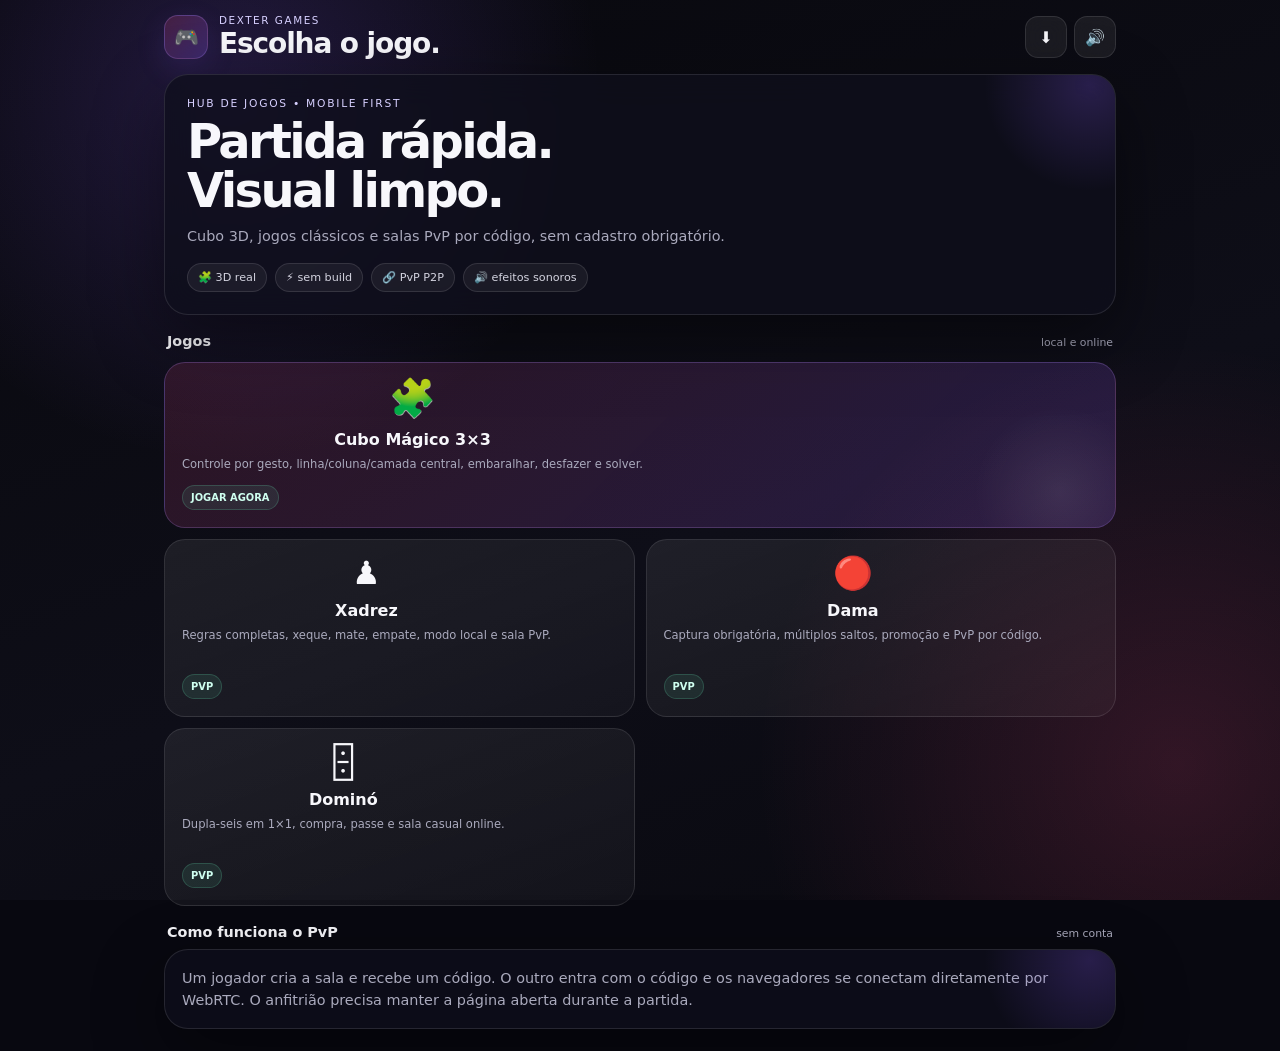
==== index.html @ 93202ffe "Cria hub principal Dexter Games" ====
<!doctype html><html lang="pt-BR"><head><meta charset="utf-8"><meta name="viewport" content="width=device-width,initial-scale=1,viewport-fit=cover"><meta name="theme-color" content="#080810"><meta name="description" content="Dexter Games — cubo mágico, xadrez, dama e dominó em uma experiência mobile-first."><link rel="manifest" href="/manifest.webmanifest"><link rel="stylesheet" href="/assets/base.css"><title>Dexter Games</title></head><body><main class="shell"><header class="topbar"><div class="brand"><div class="brand-mark">🎮</div><div><small>dexter games</small><h1>Escolha o jogo.</h1></div></div><div class="top-actions"><button class="icon-btn" id="installBtn" hidden aria-label="Instalar app">⬇️</button><button class="icon-btn" id="soundBtn" aria-label="Som">🔊</button></div></header><section class="panel hero"><div class="eyebrow">hub de jogos • mobile first</div><h2>Partida rápida.<br>Visual limpo.</h2><p>Cubo 3D, jogos clássicos e salas PvP por código, sem cadastro obrigatório.</p><div class="stats"><span class="pill">🧩 3D real</span><span class="pill">⚡ sem build</span><span class="pill">🔗 PvP P2P</span><span class="pill">🔊 efeitos sonoros</span></div></section><div class="section-title"><strong>Jogos</strong><span>local e online</span></div><section class="games"><button class="game-card featured" data-href="/cube.html"><div><div class="icon">🧩</div><strong>Cubo Mágico 3×3</strong><small>Controle por gesto, linha/coluna/camada central, embaralhar, desfazer e solver.</small></div><span class="tag">JOGAR AGORA</span></button><button class="game-card" data-href="/chess.html"><div><div class="icon">♟️</div><strong>Xadrez</strong><small>Regras completas, xeque, mate, empate, modo local e sala PvP.</small></div><span class="tag">PVP</span></button><button class="game-card" data-href="/checkers.html"><div><div class="icon">🔴</div><strong>Dama</strong><small>Captura obrigatória, múltiplos saltos, promoção e PvP por código.</small></div><span class="tag">PVP</span></button><button class="game-card" data-href="/domino.html"><div><div class="icon">🁫</div><strong>Dominó</strong><small>Dupla-seis em 1×1, compra, passe e sala casual online.</small></div><span class="tag">PVP</span></button></section><div class="section-title"><strong>Como funciona o PvP</strong><span>sem conta</span></div><section class="panel hero" style="padding:17px"><p style="margin:0">Um jogador cria a sala e recebe um código. O outro entra com o código e os navegadores se conectam diretamente por WebRTC. O anfitrião precisa manter a página aberta durante a partida.</p></section></main><script type="module">import{wireSoundButton,sfx}from'/js/audio.js';wireSoundButton(document.getElementById('soundBtn'));document.querySelectorAll('[data-href]').forEach(b=>b.addEventListener('click',()=>{sfx.tap();setTimeout(()=>location.href=b.dataset.href,45)}));let deferred;const install=document.getElementById('installBtn');window.addEventListener('beforeinstallprompt',e=>{e.preventDefault();deferred=e;install.hidden=false});install.addEventListener('click',async()=>{if(!deferred)return;deferred.prompt();await deferred.userChoice;deferred=null;install.hidden=true});if('serviceWorker'in navigator)navigator.serviceWorker.register('/sw.js').catch(()=>{});</script></body></html>
---- assets/base.css ----
:root{--bg:#080810;--bg2:#0d0d18;--panel:rgba(15,15,27,.78);--panel2:rgba(255,255,255,.055);--line:rgba(255,255,255,.105);--text:#f7f7fb;--muted:#aaaabd;--purple:#8a5cff;--pink:#ff4f8b;--green:#66e3b4;--yellow:#ffd166;--danger:#ff7488;--shadow:0 24px 70px rgba(0,0,0,.45)}
*{box-sizing:border-box}html{background:var(--bg);color-scheme:dark}body{margin:0;min-height:100vh;min-height:100dvh;color:var(--text);font-family:Inter,system-ui,-apple-system,"Segoe UI",sans-serif;background:radial-gradient(circle at 18% 10%,rgba(138,92,255,.20),transparent 28%),radial-gradient(circle at 92% 85%,rgba(255,79,139,.16),transparent 30%),linear-gradient(160deg,#08080d,#0e0e18 58%,#09090f);background-attachment:fixed}button,input{font:inherit}button{border:0;color:inherit;cursor:pointer;-webkit-tap-highlight-color:transparent;touch-action:manipulation}.shell{width:min(100%,980px);margin:auto;padding:max(14px,env(safe-area-inset-top)) 14px max(22px,env(safe-area-inset-bottom))}.topbar{display:flex;align-items:center;gap:10px;margin-bottom:14px}.brand{display:flex;align-items:center;gap:11px;min-width:0;flex:1}.brand-mark{width:44px;height:44px;border-radius:14px;display:grid;place-items:center;font-size:1.25rem;background:linear-gradient(135deg,rgba(255,79,139,.18),rgba(138,92,255,.26));border:1px solid rgba(188,143,255,.24);box-shadow:0 10px 30px rgba(138,92,255,.13)}.brand small{display:block;font-size:.65rem;letter-spacing:.15em;text-transform:uppercase;color:#d7d0ff}.brand h1{font-size:clamp(1.2rem,4.6vw,1.75rem);letter-spacing:-.04em;margin:1px 0 0}.top-actions{display:flex;gap:7px}.icon-btn{width:42px;height:42px;border-radius:13px;display:grid;place-items:center;background:rgba(255,255,255,.065);border:1px solid var(--line);backdrop-filter:blur(10px)}.panel{border:1px solid var(--line);border-radius:24px;background:var(--panel);backdrop-filter:blur(16px);-webkit-backdrop-filter:blur(16px);box-shadow:var(--shadow)}.hero{padding:22px;overflow:hidden;position:relative}.hero:after{content:"";position:absolute;width:220px;height:220px;border-radius:50%;right:-85px;top:-100px;background:radial-gradient(circle,rgba(138,92,255,.22),transparent 68%);pointer-events:none}.eyebrow{font-size:.67rem;letter-spacing:.16em;text-transform:uppercase;color:#d7d0ff;margin-bottom:7px}.hero h2,.game-head h2{font-size:clamp(1.8rem,8vw,3rem);line-height:1.02;letter-spacing:-.055em;margin:0 0 10px}.hero p,.game-head p{color:var(--muted);font-size:.9rem;line-height:1.55;margin:0}.stats{display:flex;gap:8px;flex-wrap:wrap;margin-top:16px}.pill{padding:7px 10px;border-radius:999px;background:rgba(255,255,255,.055);border:1px solid var(--line);font-size:.7rem;color:#d4d4e0}.games{display:grid;grid-template-columns:repeat(2,minmax(0,1fr));gap:11px;margin-top:13px}.game-card{min-height:178px;padding:17px;border-radius:21px;background:linear-gradient(160deg,rgba(255,255,255,.07),rgba(255,255,255,.035));border:1px solid var(--line);display:flex;flex-direction:column;justify-content:space-between;position:relative;overflow:hidden;transition:.16s ease}.game-card:active{transform:scale(.985)}.game-card .icon{font-size:2rem;line-height:1}.game-card strong{display:block;font-size:1rem;margin:12px 0 4px}.game-card small{font-size:.72rem;line-height:1.45;color:var(--muted)}.game-card .tag{align-self:flex-start;margin-top:12px;padding:6px 8px;border-radius:999px;font-size:.62rem;font-weight:800;background:rgba(102,227,180,.10);border:1px solid rgba(102,227,180,.20);color:#cffff0}.game-card.featured{grid-column:1/-1;min-height:164px;background:linear-gradient(135deg,rgba(255,79,139,.13),rgba(138,92,255,.18));border-color:rgba(188,143,255,.24)}.game-card.featured .icon{font-size:2.35rem}.game-card.featured:after{content:"";position:absolute;right:-35px;bottom:-55px;width:180px;height:180px;border-radius:50%;background:radial-gradient(circle,rgba(255,255,255,.08),transparent 67%)}.section-title{display:flex;align-items:end;justify-content:space-between;gap:10px;margin:18px 3px 9px}.section-title strong{font-size:.9rem}.section-title span{font-size:.68rem;color:var(--muted)}.game-layout{display:grid;grid-template-columns:minmax(0,1fr) 300px;gap:12px}.game-main,.game-side{padding:14px}.game-head{padding:4px 2px 13px}.game-head h2{font-size:clamp(1.55rem,6vw,2.25rem);margin-bottom:6px}.status{padding:10px 12px;border-radius:14px;background:rgba(255,255,255,.05);border:1px solid rgba(255,255,255,.08);font-size:.75rem;color:#d9d9e4;line-height:1.4}.actions{display:grid;grid-template-columns:repeat(2,1fr);gap:8px;margin-top:10px}.btn{min-height:45px;padding:11px 13px;border-radius:14px;font-size:.77rem;font-weight:850;background:rgba(255,255,255,.07);border:1px solid var(--line)}.btn.primary{background:linear-gradient(135deg,var(--pink),var(--purple));border-color:transparent}.btn.good{background:rgba(102,227,180,.11);border-color:rgba(102,227,180,.23);color:#d7fff0}.btn.warn{background:rgba(255,209,102,.10);border-color:rgba(255,209,102,.20)}.btn:disabled{opacity:.42;cursor:not-allowed}.room-box{padding:13px;border-radius:17px;background:rgba(0,0,0,.15);border:1px solid rgba(255,255,255,.08)}.room-box h3{font-size:.82rem;margin:0 0 9px}.room-code{display:flex;align-items:center;justify-content:space-between;gap:8px;padding:10px 11px;border-radius:12px;background:rgba(255,255,255,.055);border:1px dashed rgba(255,255,255,.13);font-family:ui-monospace,SFMono-Regular,Menlo,monospace;font-size:.85rem}.join-row{display:grid;grid-template-columns:1fr auto;gap:7px;margin-top:8px}.join-row input{width:100%;min-width:0;padding:11px 12px;border-radius:12px;border:1px solid var(--line);background:rgba(255,255,255,.055);color:var(--text);text-transform:uppercase;outline:none}.join-row input:focus{border-color:rgba(138,92,255,.55);box-shadow:0 0 0 3px rgba(138,92,255,.1)}.micro{font-size:.65rem;line-height:1.45;color:#9090a4;margin-top:8px}.score-row{display:grid;grid-template-columns:1fr 1fr;gap:8px;margin-bottom:10px}.score{padding:11px;border-radius:14px;background:rgba(255,255,255,.05);border:1px solid rgba(255,255,255,.08)}.score small{display:block;font-size:.62rem;color:var(--muted);margin-bottom:3px}.score strong{font-size:.88rem}.turn-dot{display:inline-block;width:7px;height:7px;border-radius:50%;background:var(--green);box-shadow:0 0 0 3px rgba(102,227,180,.12);margin-right:6px}.back-link{width:42px;height:42px;border-radius:13px;background:rgba(255,255,255,.065);border:1px solid var(--line);display:grid;place-items:center;text-decoration:none;color:var(--text)}.toast{position:fixed;left:50%;bottom:max(18px,env(safe-area-inset-bottom));transform:translate(-50%,20px);padding:10px 13px;border-radius:13px;background:rgba(7,7,13,.92);border:1px solid rgba(255,255,255,.12);font-size:.72rem;color:#eee;opacity:0;pointer-events:none;transition:.18s ease;z-index:50;white-space:nowrap;max-width:90vw;overflow:hidden;text-overflow:ellipsis}.toast.show{opacity:1;transform:translate(-50%,0)}
@media(max-width:760px){.game-layout{grid-template-columns:1fr}.game-side{order:2}.games{grid-template-columns:1fr 1fr}.shell{padding-left:9px;padding-right:9px}}
@media(max-width:430px){.games{grid-template-columns:1fr}.game-card.featured{grid-column:auto}.hero{padding:19px}.game-card{min-height:150px}.top-actions .icon-btn:first-child{display:none}.actions{grid-template-columns:1fr 1fr}}
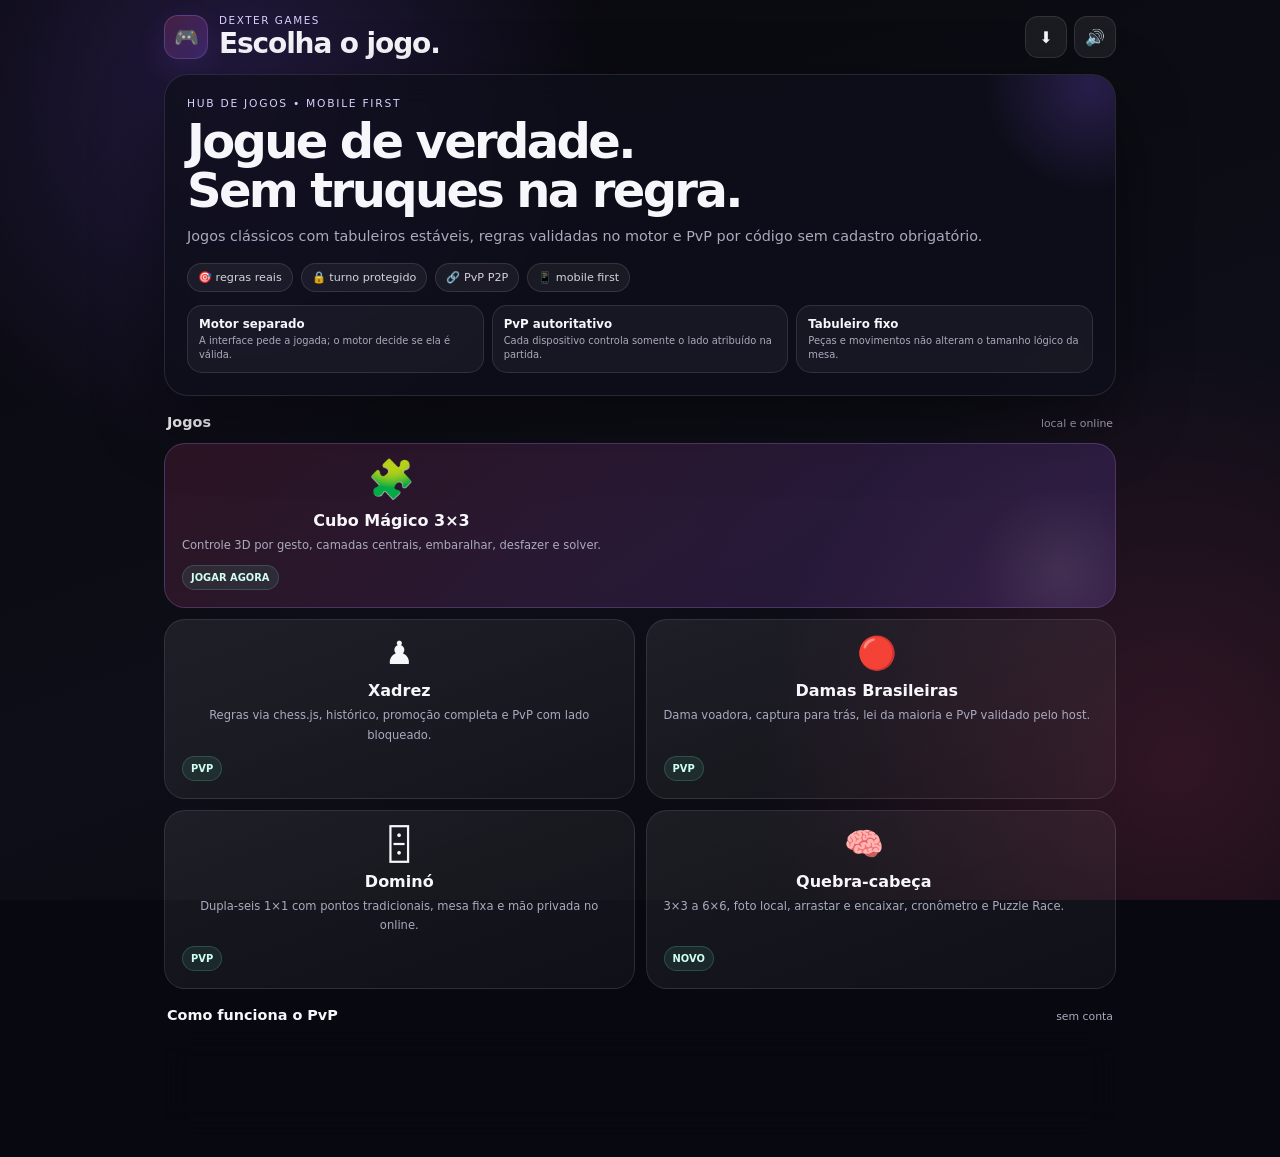
==== commit 18c1d992: "Refatora jogos, corrige PvP e adiciona Puzzle Race" ====
--- a/index.html
+++ b/index.html
@@ -1 +1 @@
-<!doctype html><html lang="pt-BR"><head><meta charset="utf-8"><meta name="viewport" content="width=device-width,initial-scale=1,viewport-fit=cover"><meta name="theme-color" content="#080810"><meta name="description" content="Dexter Games — cubo mágico, xadrez, dama e dominó em uma experiência mobile-first."><link rel="manifest" href="/manifest.webmanifest"><link rel="stylesheet" href="/assets/base.css"><title>Dexter Games</title></head><body><main class="shell"><header class="topbar"><div class="brand"><div class="brand-mark">🎮</div><div><small>dexter games</small><h1>Escolha o jogo.</h1></div></div><div class="top-actions"><button class="icon-btn" id="installBtn" hidden aria-label="Instalar app">⬇️</button><button class="icon-btn" id="soundBtn" aria-label="Som">🔊</button></div></header><section class="panel hero"><div class="eyebrow">hub de jogos • mobile first</div><h2>Partida rápida.<br>Visual limpo.</h2><p>Cubo 3D, jogos clássicos e salas PvP por código, sem cadastro obrigatório.</p><div class="stats"><span class="pill">🧩 3D real</span><span class="pill">⚡ sem build</span><span class="pill">🔗 PvP P2P</span><span class="pill">🔊 efeitos sonoros</span></div></section><div class="section-title"><strong>Jogos</strong><span>local e online</span></div><section class="games"><button class="game-card featured" data-href="/cube.html"><div><div class="icon">🧩</div><strong>Cubo Mágico 3×3</strong><small>Controle por gesto, linha/coluna/camada central, embaralhar, desfazer e solver.</small></div><span class="tag">JOGAR AGORA</span></button><button class="game-card" data-href="/chess.html"><div><div class="icon">♟️</div><strong>Xadrez</strong><small>Regras completas, xeque, mate, empate, modo local e sala PvP.</small></div><span class="tag">PVP</span></button><button class="game-card" data-href="/checkers.html"><div><div class="icon">🔴</div><strong>Dama</strong><small>Captura obrigatória, múltiplos saltos, promoção e PvP por código.</small></div><span class="tag">PVP</span></button><button class="game-card" data-href="/domino.html"><div><div class="icon">🁫</div><strong>Dominó</strong><small>Dupla-seis em 1×1, compra, passe e sala casual online.</small></div><span class="tag">PVP</span></button></section><div class="section-title"><strong>Como funciona o PvP</strong><span>sem conta</span></div><section class="panel hero" style="padding:17px"><p style="margin:0">Um jogador cria a sala e recebe um código. O outro entra com o código e os navegadores se conectam diretamente por WebRTC. O anfitrião precisa manter a página aberta durante a partida.</p></section></main><script type="module">import{wireSoundButton,sfx}from'/js/audio.js';wireSoundButton(document.getElementById('soundBtn'));document.querySelectorAll('[data-href]').forEach(b=>b.addEventListener('click',()=>{sfx.tap();setTimeout(()=>location.href=b.dataset.href,45)}));let deferred;const install=document.getElementById('installBtn');window.addEventListener('beforeinstallprompt',e=>{e.preventDefault();deferred=e;install.hidden=false});install.addEventListener('click',async()=>{if(!deferred)return;deferred.prompt();await deferred.userChoice;deferred=null;install.hidden=true});if('serviceWorker'in navigator)navigator.serviceWorker.register('/sw.js').catch(()=>{});</script></body></html>+<!doctype html><html lang="pt-BR"><head><meta charset="utf-8"><meta name="viewport" content="width=device-width,initial-scale=1,viewport-fit=cover"><meta name="theme-color" content="#080810"><meta name="description" content="Dexter Games — cubo mágico, xadrez, damas brasileiras, dominó e quebra-cabeça com modos local e PvP."><link rel="manifest" href="/manifest.webmanifest"><link rel="stylesheet" href="/assets/base.css"><title>Dexter Games</title><style>.quality{display:grid;grid-template-columns:repeat(3,1fr);gap:8px;margin-top:13px}.quality>div{padding:11px;border-radius:15px;background:rgba(255,255,255,.045);border:1px solid var(--line)}.quality strong{display:block;font-size:.74rem}.quality small{display:block;color:var(--muted);font-size:.62rem;line-height:1.35;margin-top:3px}@media(max-width:560px){.quality{grid-template-columns:1fr}}</style></head><body><main class="shell"><header class="topbar"><div class="brand"><div class="brand-mark">🎮</div><div><small>dexter games</small><h1>Escolha o jogo.</h1></div></div><div class="top-actions"><button class="icon-btn" id="installBtn" hidden aria-label="Instalar app">⬇️</button><button class="icon-btn" id="soundBtn" aria-label="Som">🔊</button></div></header><section class="panel hero"><div class="eyebrow">hub de jogos • mobile first</div><h2>Jogue de verdade.<br>Sem truques na regra.</h2><p>Jogos clássicos com tabuleiros estáveis, regras validadas no motor e PvP por código sem cadastro obrigatório.</p><div class="stats"><span class="pill">🎯 regras reais</span><span class="pill">🔒 turno protegido</span><span class="pill">🔗 PvP P2P</span><span class="pill">📱 mobile first</span></div><div class="quality"><div><strong>Motor separado</strong><small>A interface pede a jogada; o motor decide se ela é válida.</small></div><div><strong>PvP autoritativo</strong><small>Cada dispositivo controla somente o lado atribuído na partida.</small></div><div><strong>Tabuleiro fixo</strong><small>Peças e movimentos não alteram o tamanho lógico da mesa.</small></div></div></section><div class="section-title"><strong>Jogos</strong><span>local e online</span></div><section class="games"><button class="game-card featured" data-href="/cube.html"><div><div class="icon">🧩</div><strong>Cubo Mágico 3×3</strong><small>Controle 3D por gesto, camadas centrais, embaralhar, desfazer e solver.</small></div><span class="tag">JOGAR AGORA</span></button><button class="game-card" data-href="/chess.html"><div><div class="icon">♟️</div><strong>Xadrez</strong><small>Regras via chess.js, histórico, promoção completa e PvP com lado bloqueado.</small></div><span class="tag">PVP</span></button><button class="game-card" data-href="/checkers.html"><div><div class="icon">🔴</div><strong>Damas Brasileiras</strong><small>Dama voadora, captura para trás, lei da maioria e PvP validado pelo host.</small></div><span class="tag">PVP</span></button><button class="game-card" data-href="/domino.html"><div><div class="icon">🁫</div><strong>Dominó</strong><small>Dupla-seis 1×1 com pontos tradicionais, mesa fixa e mão privada no online.</small></div><span class="tag">PVP</span></button><button class="game-card" data-href="/puzzle.html"><div><div class="icon">🧠</div><strong>Quebra-cabeça</strong><small>3×3 a 6×6, foto local, arrastar e encaixar, cronômetro e Puzzle Race.</small></div><span class="tag">NOVO</span></button></section><div class="section-title"><strong>Como funciona o PvP</strong><span>sem conta</span></div><section class="panel hero" style="padding:17px"><p style="margin:0">Um jogador cria a sala e recebe um código. O outro entra e os navegadores se conectam diretamente por WebRTC. Nos jogos compartilhados, o host valida as jogadas antes de atualizar o estado; no Puzzle Race, cada jogador resolve o próprio tabuleiro com o mesmo desafio.</p></section></main><script type="module">import{wireSoundButton,sfx}from'/js/audio.js';wireSoundButton(document.getElementById('soundBtn'));document.querySelectorAll('[data-href]').forEach(b=>b.addEventListener('click',()=>{sfx.tap();setTimeout(()=>location.href=b.dataset.href,45)}));let deferred;const install=document.getElementById('installBtn');window.addEventListener('beforeinstallprompt',e=>{e.preventDefault();deferred=e;install.hidden=false});install.addEventListener('click',async()=>{if(!deferred)return;deferred.prompt();await deferred.userChoice;deferred=null;install.hidden=true});if('serviceWorker'in navigator)navigator.serviceWorker.register('/sw.js').catch(()=>{});</script></body></html>
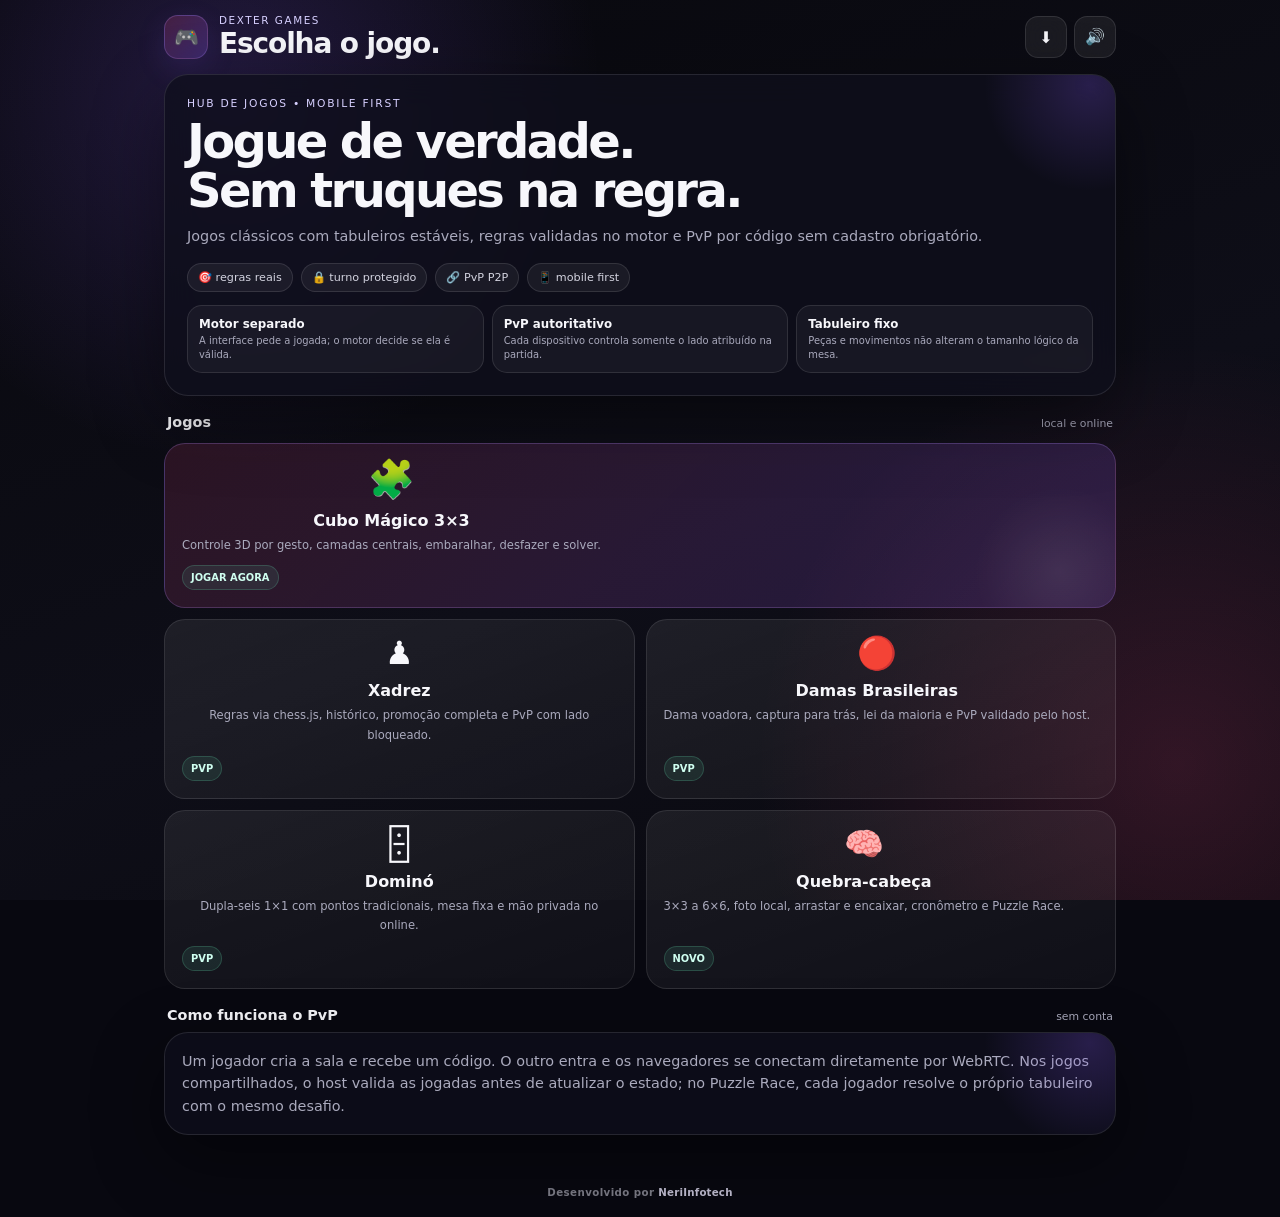
==== commit 67f16018: "Adiciona assinatura NeriInfotech ao Dexter Games" ====
--- a/index.html
+++ b/index.html
@@ -1 +1 @@
-<!doctype html><html lang="pt-BR"><head><meta charset="utf-8"><meta name="viewport" content="width=device-width,initial-scale=1,viewport-fit=cover"><meta name="theme-color" content="#080810"><meta name="description" content="Dexter Games — cubo mágico, xadrez, damas brasileiras, dominó e quebra-cabeça com modos local e PvP."><link rel="manifest" href="/manifest.webmanifest"><link rel="stylesheet" href="/assets/base.css"><title>Dexter Games</title><style>.quality{display:grid;grid-template-columns:repeat(3,1fr);gap:8px;margin-top:13px}.quality>div{padding:11px;border-radius:15px;background:rgba(255,255,255,.045);border:1px solid var(--line)}.quality strong{display:block;font-size:.74rem}.quality small{display:block;color:var(--muted);font-size:.62rem;line-height:1.35;margin-top:3px}@media(max-width:560px){.quality{grid-template-columns:1fr}}</style></head><body><main class="shell"><header class="topbar"><div class="brand"><div class="brand-mark">🎮</div><div><small>dexter games</small><h1>Escolha o jogo.</h1></div></div><div class="top-actions"><button class="icon-btn" id="installBtn" hidden aria-label="Instalar app">⬇️</button><button class="icon-btn" id="soundBtn" aria-label="Som">🔊</button></div></header><section class="panel hero"><div class="eyebrow">hub de jogos • mobile first</div><h2>Jogue de verdade.<br>Sem truques na regra.</h2><p>Jogos clássicos com tabuleiros estáveis, regras validadas no motor e PvP por código sem cadastro obrigatório.</p><div class="stats"><span class="pill">🎯 regras reais</span><span class="pill">🔒 turno protegido</span><span class="pill">🔗 PvP P2P</span><span class="pill">📱 mobile first</span></div><div class="quality"><div><strong>Motor separado</strong><small>A interface pede a jogada; o motor decide se ela é válida.</small></div><div><strong>PvP autoritativo</strong><small>Cada dispositivo controla somente o lado atribuído na partida.</small></div><div><strong>Tabuleiro fixo</strong><small>Peças e movimentos não alteram o tamanho lógico da mesa.</small></div></div></section><div class="section-title"><strong>Jogos</strong><span>local e online</span></div><section class="games"><button class="game-card featured" data-href="/cube.html"><div><div class="icon">🧩</div><strong>Cubo Mágico 3×3</strong><small>Controle 3D por gesto, camadas centrais, embaralhar, desfazer e solver.</small></div><span class="tag">JOGAR AGORA</span></button><button class="game-card" data-href="/chess.html"><div><div class="icon">♟️</div><strong>Xadrez</strong><small>Regras via chess.js, histórico, promoção completa e PvP com lado bloqueado.</small></div><span class="tag">PVP</span></button><button class="game-card" data-href="/checkers.html"><div><div class="icon">🔴</div><strong>Damas Brasileiras</strong><small>Dama voadora, captura para trás, lei da maioria e PvP validado pelo host.</small></div><span class="tag">PVP</span></button><button class="game-card" data-href="/domino.html"><div><div class="icon">🁫</div><strong>Dominó</strong><small>Dupla-seis 1×1 com pontos tradicionais, mesa fixa e mão privada no online.</small></div><span class="tag">PVP</span></button><button class="game-card" data-href="/puzzle.html"><div><div class="icon">🧠</div><strong>Quebra-cabeça</strong><small>3×3 a 6×6, foto local, arrastar e encaixar, cronômetro e Puzzle Race.</small></div><span class="tag">NOVO</span></button></section><div class="section-title"><strong>Como funciona o PvP</strong><span>sem conta</span></div><section class="panel hero" style="padding:17px"><p style="margin:0">Um jogador cria a sala e recebe um código. O outro entra e os navegadores se conectam diretamente por WebRTC. Nos jogos compartilhados, o host valida as jogadas antes de atualizar o estado; no Puzzle Race, cada jogador resolve o próprio tabuleiro com o mesmo desafio.</p></section></main><script type="module">import{wireSoundButton,sfx}from'/js/audio.js';wireSoundButton(document.getElementById('soundBtn'));document.querySelectorAll('[data-href]').forEach(b=>b.addEventListener('click',()=>{sfx.tap();setTimeout(()=>location.href=b.dataset.href,45)}));let deferred;const install=document.getElementById('installBtn');window.addEventListener('beforeinstallprompt',e=>{e.preventDefault();deferred=e;install.hidden=false});install.addEventListener('click',async()=>{if(!deferred)return;deferred.prompt();await deferred.userChoice;deferred=null;install.hidden=true});if('serviceWorker'in navigator)navigator.serviceWorker.register('/sw.js').catch(()=>{});</script></body></html>
+<!doctype html><html lang="pt-BR"><head><meta charset="utf-8"><meta name="viewport" content="width=device-width,initial-scale=1,viewport-fit=cover"><meta name="theme-color" content="#080810"><meta name="author" content="NeriInfotech"><meta name="description" content="Dexter Games — cubo mágico, xadrez, damas brasileiras, dominó e quebra-cabeça com modos local e PvP."><link rel="manifest" href="/manifest.webmanifest"><link rel="stylesheet" href="/assets/base.css"><title>Dexter Games</title><style>.quality{display:grid;grid-template-columns:repeat(3,1fr);gap:8px;margin-top:13px}.quality>div{padding:11px;border-radius:15px;background:rgba(255,255,255,.045);border:1px solid var(--line)}.quality strong{display:block;font-size:.74rem}.quality small{display:block;color:var(--muted);font-size:.62rem;line-height:1.35;margin-top:3px}@media(max-width:560px){.quality{grid-template-columns:1fr}}</style></head><body><main class="shell"><header class="topbar"><div class="brand"><div class="brand-mark">🎮</div><div><small>dexter games</small><h1>Escolha o jogo.</h1></div></div><div class="top-actions"><button class="icon-btn" id="installBtn" hidden aria-label="Instalar app">⬇️</button><button class="icon-btn" id="soundBtn" aria-label="Som">🔊</button></div></header><section class="panel hero"><div class="eyebrow">hub de jogos • mobile first</div><h2>Jogue de verdade.<br>Sem truques na regra.</h2><p>Jogos clássicos com tabuleiros estáveis, regras validadas no motor e PvP por código sem cadastro obrigatório.</p><div class="stats"><span class="pill">🎯 regras reais</span><span class="pill">🔒 turno protegido</span><span class="pill">🔗 PvP P2P</span><span class="pill">📱 mobile first</span></div><div class="quality"><div><strong>Motor separado</strong><small>A interface pede a jogada; o motor decide se ela é válida.</small></div><div><strong>PvP autoritativo</strong><small>Cada dispositivo controla somente o lado atribuído na partida.</small></div><div><strong>Tabuleiro fixo</strong><small>Peças e movimentos não alteram o tamanho lógico da mesa.</small></div></div></section><div class="section-title"><strong>Jogos</strong><span>local e online</span></div><section class="games"><button class="game-card featured" data-href="/cube.html"><div><div class="icon">🧩</div><strong>Cubo Mágico 3×3</strong><small>Controle 3D por gesto, camadas centrais, embaralhar, desfazer e solver.</small></div><span class="tag">JOGAR AGORA</span></button><button class="game-card" data-href="/chess.html"><div><div class="icon">♟️</div><strong>Xadrez</strong><small>Regras via chess.js, histórico, promoção completa e PvP com lado bloqueado.</small></div><span class="tag">PVP</span></button><button class="game-card" data-href="/checkers.html"><div><div class="icon">🔴</div><strong>Damas Brasileiras</strong><small>Dama voadora, captura para trás, lei da maioria e PvP validado pelo host.</small></div><span class="tag">PVP</span></button><button class="game-card" data-href="/domino.html"><div><div class="icon">🁫</div><strong>Dominó</strong><small>Dupla-seis 1×1 com pontos tradicionais, mesa fixa e mão privada no online.</small></div><span class="tag">PVP</span></button><button class="game-card" data-href="/puzzle.html"><div><div class="icon">🧠</div><strong>Quebra-cabeça</strong><small>3×3 a 6×6, foto local, arrastar e encaixar, cronômetro e Puzzle Race.</small></div><span class="tag">NOVO</span></button></section><div class="section-title"><strong>Como funciona o PvP</strong><span>sem conta</span></div><section class="panel hero" style="padding:17px"><p style="margin:0">Um jogador cria a sala e recebe um código. O outro entra e os navegadores se conectam diretamente por WebRTC. Nos jogos compartilhados, o host valida as jogadas antes de atualizar o estado; no Puzzle Race, cada jogador resolve o próprio tabuleiro com o mesmo desafio.</p></section></main><script src="/js/branding.js" defer></script><script type="module">import{wireSoundButton,sfx}from'/js/audio.js';wireSoundButton(document.getElementById('soundBtn'));document.querySelectorAll('[data-href]').forEach(b=>b.addEventListener('click',()=>{sfx.tap();setTimeout(()=>location.href=b.dataset.href,45)}));let deferred;const install=document.getElementById('installBtn');window.addEventListener('beforeinstallprompt',e=>{e.preventDefault();deferred=e;install.hidden=false});install.addEventListener('click',async()=>{if(!deferred)return;deferred.prompt();await deferred.userChoice;deferred=null;install.hidden=true});if('serviceWorker'in navigator)navigator.serviceWorker.register('/sw.js').catch(()=>{});</script></body></html>
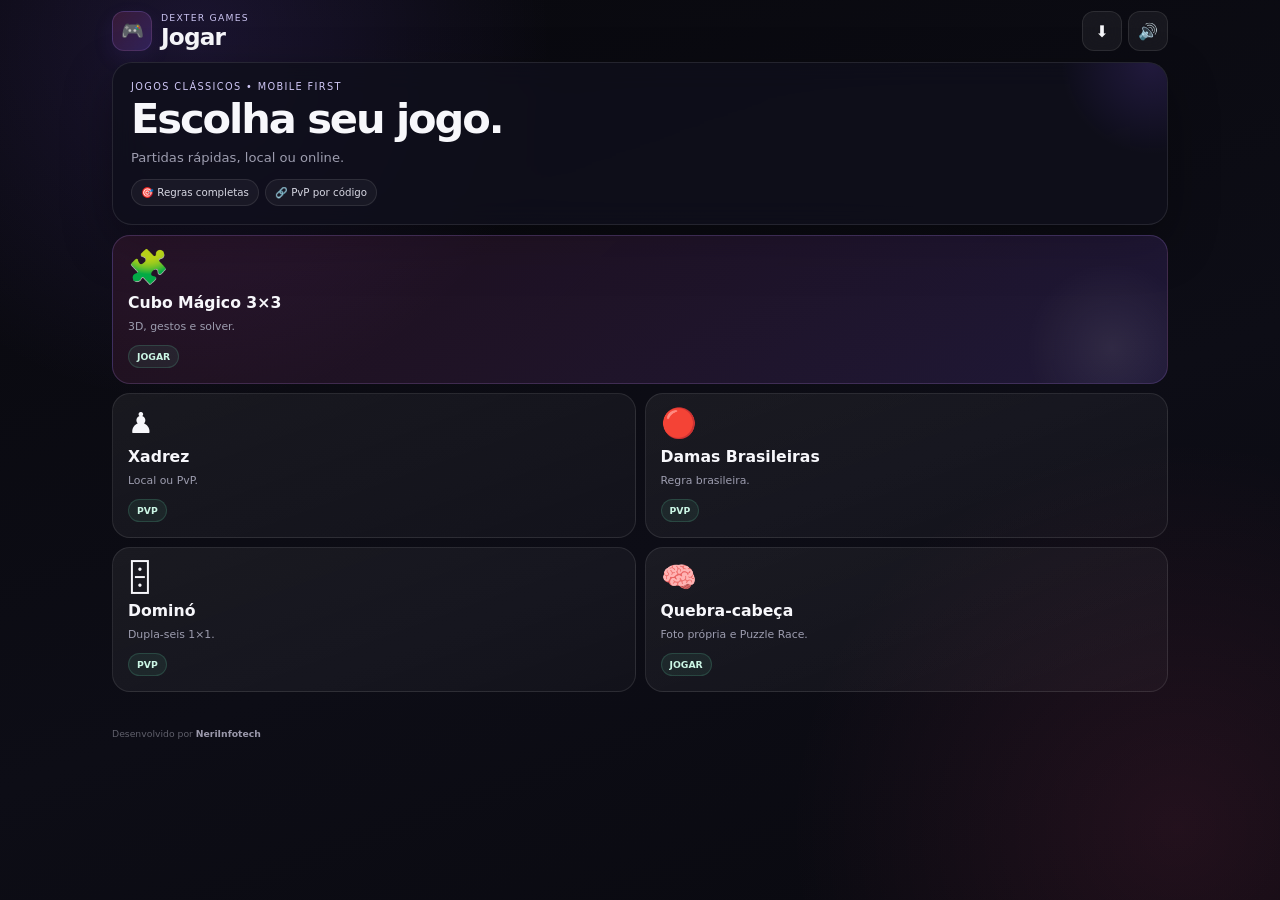
==== commit be8935b7: "Simplifica home e prioriza os jogos" ====
--- a/index.html
+++ b/index.html
@@ -1 +1 @@
-<!doctype html><html lang="pt-BR"><head><meta charset="utf-8"><meta name="viewport" content="width=device-width,initial-scale=1,viewport-fit=cover"><meta name="theme-color" content="#080810"><meta name="author" content="NeriInfotech"><meta name="description" content="Dexter Games — cubo mágico, xadrez, damas brasileiras, dominó e quebra-cabeça com modos local e PvP."><link rel="manifest" href="/manifest.webmanifest"><link rel="stylesheet" href="/assets/base.css"><title>Dexter Games</title><style>.quality{display:grid;grid-template-columns:repeat(3,1fr);gap:8px;margin-top:13px}.quality>div{padding:11px;border-radius:15px;background:rgba(255,255,255,.045);border:1px solid var(--line)}.quality strong{display:block;font-size:.74rem}.quality small{display:block;color:var(--muted);font-size:.62rem;line-height:1.35;margin-top:3px}@media(max-width:560px){.quality{grid-template-columns:1fr}}</style></head><body><main class="shell"><header class="topbar"><div class="brand"><div class="brand-mark">🎮</div><div><small>dexter games</small><h1>Escolha o jogo.</h1></div></div><div class="top-actions"><button class="icon-btn" id="installBtn" hidden aria-label="Instalar app">⬇️</button><button class="icon-btn" id="soundBtn" aria-label="Som">🔊</button></div></header><section class="panel hero"><div class="eyebrow">hub de jogos • mobile first</div><h2>Jogue de verdade.<br>Sem truques na regra.</h2><p>Jogos clássicos com tabuleiros estáveis, regras validadas no motor e PvP por código sem cadastro obrigatório.</p><div class="stats"><span class="pill">🎯 regras reais</span><span class="pill">🔒 turno protegido</span><span class="pill">🔗 PvP P2P</span><span class="pill">📱 mobile first</span></div><div class="quality"><div><strong>Motor separado</strong><small>A interface pede a jogada; o motor decide se ela é válida.</small></div><div><strong>PvP autoritativo</strong><small>Cada dispositivo controla somente o lado atribuído na partida.</small></div><div><strong>Tabuleiro fixo</strong><small>Peças e movimentos não alteram o tamanho lógico da mesa.</small></div></div></section><div class="section-title"><strong>Jogos</strong><span>local e online</span></div><section class="games"><button class="game-card featured" data-href="/cube.html"><div><div class="icon">🧩</div><strong>Cubo Mágico 3×3</strong><small>Controle 3D por gesto, camadas centrais, embaralhar, desfazer e solver.</small></div><span class="tag">JOGAR AGORA</span></button><button class="game-card" data-href="/chess.html"><div><div class="icon">♟️</div><strong>Xadrez</strong><small>Regras via chess.js, histórico, promoção completa e PvP com lado bloqueado.</small></div><span class="tag">PVP</span></button><button class="game-card" data-href="/checkers.html"><div><div class="icon">🔴</div><strong>Damas Brasileiras</strong><small>Dama voadora, captura para trás, lei da maioria e PvP validado pelo host.</small></div><span class="tag">PVP</span></button><button class="game-card" data-href="/domino.html"><div><div class="icon">🁫</div><strong>Dominó</strong><small>Dupla-seis 1×1 com pontos tradicionais, mesa fixa e mão privada no online.</small></div><span class="tag">PVP</span></button><button class="game-card" data-href="/puzzle.html"><div><div class="icon">🧠</div><strong>Quebra-cabeça</strong><small>3×3 a 6×6, foto local, arrastar e encaixar, cronômetro e Puzzle Race.</small></div><span class="tag">NOVO</span></button></section><div class="section-title"><strong>Como funciona o PvP</strong><span>sem conta</span></div><section class="panel hero" style="padding:17px"><p style="margin:0">Um jogador cria a sala e recebe um código. O outro entra e os navegadores se conectam diretamente por WebRTC. Nos jogos compartilhados, o host valida as jogadas antes de atualizar o estado; no Puzzle Race, cada jogador resolve o próprio tabuleiro com o mesmo desafio.</p></section></main><script src="/js/branding.js" defer></script><script type="module">import{wireSoundButton,sfx}from'/js/audio.js';wireSoundButton(document.getElementById('soundBtn'));document.querySelectorAll('[data-href]').forEach(b=>b.addEventListener('click',()=>{sfx.tap();setTimeout(()=>location.href=b.dataset.href,45)}));let deferred;const install=document.getElementById('installBtn');window.addEventListener('beforeinstallprompt',e=>{e.preventDefault();deferred=e;install.hidden=false});install.addEventListener('click',async()=>{if(!deferred)return;deferred.prompt();await deferred.userChoice;deferred=null;install.hidden=true});if('serviceWorker'in navigator)navigator.serviceWorker.register('/sw.js').catch(()=>{});</script></body></html>
+<!doctype html><html lang="pt-BR"><head><meta charset="utf-8"><meta name="viewport" content="width=device-width,initial-scale=1,viewport-fit=cover"><meta name="theme-color" content="#080810"><meta name="author" content="NeriInfotech"><meta name="description" content="Dexter Games — cubo mágico, xadrez, damas, dominó e quebra-cabeça para jogar local ou online."><link rel="manifest" href="/manifest.webmanifest"><link rel="stylesheet" href="/assets/base.css"><link rel="stylesheet" href="/assets/pro-ui.css"><title>Dexter Games</title></head><body><main class="shell"><header class="topbar"><div class="brand"><div class="brand-mark">🎮</div><div><small>Dexter Games</small><h1>Jogar</h1></div></div><div class="top-actions"><button class="icon-btn" id="installBtn" hidden aria-label="Instalar app">⬇️</button><button class="icon-btn" id="soundBtn" aria-label="Som">🔊</button></div></header><section class="panel hero"><div class="eyebrow">jogos clássicos • mobile first</div><h2>Escolha seu jogo.</h2><p>Partidas rápidas, local ou online.</p><div class="stats"><span class="pill">🎯 Regras completas</span><span class="pill">🔗 PvP por código</span></div></section><section class="games" aria-label="Jogos"><button class="game-card featured" data-href="/cube.html"><div><div class="icon">🧩</div><strong>Cubo Mágico 3×3</strong><small>3D, gestos e solver.</small></div><span class="tag">JOGAR</span></button><button class="game-card" data-href="/chess.html"><div><div class="icon">♟️</div><strong>Xadrez</strong><small>Local ou PvP.</small></div><span class="tag">PVP</span></button><button class="game-card" data-href="/checkers.html"><div><div class="icon">🔴</div><strong>Damas Brasileiras</strong><small>Regra brasileira.</small></div><span class="tag">PVP</span></button><button class="game-card" data-href="/domino.html"><div><div class="icon">🁫</div><strong>Dominó</strong><small>Dupla-seis 1×1.</small></div><span class="tag">PVP</span></button><button class="game-card" data-href="/puzzle.html"><div><div class="icon">🧠</div><strong>Quebra-cabeça</strong><small>Foto própria e Puzzle Race.</small></div><span class="tag">JOGAR</span></button></section></main><script src="/js/branding.js" defer></script><script type="module">import{wireSoundButton,sfx}from'/js/audio.js';wireSoundButton(document.getElementById('soundBtn'));document.querySelectorAll('[data-href]').forEach(b=>b.addEventListener('click',()=>{sfx.tap();setTimeout(()=>location.href=b.dataset.href,45)}));let deferred;const install=document.getElementById('installBtn');window.addEventListener('beforeinstallprompt',e=>{e.preventDefault();deferred=e;install.hidden=false});install.addEventListener('click',async()=>{if(!deferred)return;deferred.prompt();await deferred.userChoice;deferred=null;install.hidden=true});if('serviceWorker'in navigator)navigator.serviceWorker.register('/sw.js').catch(()=>{});</script></body></html>
--- a/assets/pro-ui.css
+++ b/assets/pro-ui.css
@@ -0,0 +1,5 @@
+:root{--bg:#080810;--bg2:#0d0d18;--panel:rgba(15,15,27,.82);--panel2:rgba(255,255,255,.055);--line:rgba(255,255,255,.095);--text:#f7f7fb;--muted:#9d9daf;--purple:#8a5cff;--pink:#ff4f8b;--green:#66e3b4;--yellow:#ffd166;--danger:#ff7488;--shadow:0 18px 48px rgba(0,0,0,.34)}
+*{box-sizing:border-box}html{background:var(--bg);color-scheme:dark}body{margin:0;min-height:100vh;min-height:100dvh;color:var(--text);font-family:Inter,system-ui,-apple-system,"Segoe UI",sans-serif;background:radial-gradient(circle at 15% 5%,rgba(138,92,255,.14),transparent 26%),radial-gradient(circle at 92% 92%,rgba(255,79,139,.10),transparent 27%),linear-gradient(160deg,#08080d,#0d0d16 58%,#09090f);background-attachment:fixed}button,input,select{font:inherit}button{border:0;color:inherit;cursor:pointer;-webkit-tap-highlight-color:transparent;touch-action:manipulation}.shell{width:min(100%,1080px);margin:auto;padding:max(10px,env(safe-area-inset-top)) 12px max(18px,env(safe-area-inset-bottom))}.topbar{display:flex;align-items:center;gap:9px;margin-bottom:10px;min-height:42px}.brand{display:flex;align-items:center;gap:9px;min-width:0;flex:1}.brand-mark{width:40px;height:40px;border-radius:12px;display:grid;place-items:center;font-size:1.15rem;background:linear-gradient(135deg,rgba(255,79,139,.14),rgba(138,92,255,.22));border:1px solid rgba(188,143,255,.18);box-shadow:0 8px 22px rgba(138,92,255,.09)}.brand small{display:block;font-size:.58rem;letter-spacing:.13em;text-transform:uppercase;color:#c9c2ef}.brand h1{font-size:clamp(1.05rem,4vw,1.45rem);letter-spacing:-.035em;margin:0}.top-actions{display:flex;gap:6px}.icon-btn,.back-link{width:40px;height:40px;border-radius:12px;display:grid;place-items:center;background:rgba(255,255,255,.055);border:1px solid var(--line);text-decoration:none;color:var(--text);backdrop-filter:blur(10px)}.panel{border:1px solid var(--line);border-radius:20px;background:var(--panel);backdrop-filter:blur(14px);-webkit-backdrop-filter:blur(14px);box-shadow:var(--shadow)}.hero{padding:18px;overflow:hidden;position:relative}.hero:after{content:"";position:absolute;width:190px;height:190px;border-radius:50%;right:-80px;top:-95px;background:radial-gradient(circle,rgba(138,92,255,.16),transparent 68%);pointer-events:none}.eyebrow{font-size:.61rem;letter-spacing:.14em;text-transform:uppercase;color:#cfc7f5;margin-bottom:6px}.hero h2{font-size:clamp(1.7rem,7vw,2.6rem);line-height:1.02;letter-spacing:-.05em;margin:0 0 8px}.hero p{color:var(--muted);font-size:.82rem;line-height:1.45;margin:0}.stats{display:flex;gap:6px;flex-wrap:wrap;margin-top:12px}.pill{padding:6px 9px;border-radius:999px;background:rgba(255,255,255,.045);border:1px solid var(--line);font-size:.64rem;color:#d7d7e2}.games{display:grid;grid-template-columns:repeat(2,minmax(0,1fr));gap:9px;margin-top:10px}.game-card{min-height:145px;padding:15px;border-radius:18px;background:linear-gradient(160deg,rgba(255,255,255,.06),rgba(255,255,255,.028));border:1px solid var(--line);display:flex;flex-direction:column;justify-content:space-between;position:relative;overflow:hidden;transition:transform .14s ease,border-color .14s ease,background .14s ease;text-align:left}.game-card:hover{border-color:rgba(188,143,255,.24);background:linear-gradient(160deg,rgba(255,255,255,.075),rgba(255,255,255,.035))}.game-card:active{transform:scale(.985)}.game-card .icon{font-size:1.8rem;line-height:1}.game-card strong{display:block;font-size:.98rem;margin:9px 0 3px}.game-card small{font-size:.68rem;line-height:1.35;color:var(--muted)}.game-card .tag{align-self:flex-start;margin-top:10px;padding:5px 8px;border-radius:999px;font-size:.58rem;font-weight:850;background:rgba(102,227,180,.08);border:1px solid rgba(102,227,180,.17);color:#cbf6e5}.game-card.featured{grid-column:1/-1;min-height:140px;background:linear-gradient(135deg,rgba(255,79,139,.09),rgba(138,92,255,.14));border-color:rgba(188,143,255,.20)}.game-card.featured .icon{font-size:2.05rem}.section-title{display:flex;align-items:end;justify-content:space-between;gap:10px;margin:14px 3px 7px}.section-title strong{font-size:.82rem}.section-title span{font-size:.62rem;color:var(--muted)}.game-layout{display:grid;grid-template-columns:minmax(0,1fr) 270px;gap:10px;align-items:start}.game-main,.game-side{padding:11px}.game-layout .eyebrow{display:none}.game-head{padding:0 2px 8px}.game-head h2{font-size:clamp(1.08rem,4.7vw,1.45rem);line-height:1.05;letter-spacing:-.035em;margin:0 0 3px}.game-head p{color:var(--muted);font-size:.68rem;line-height:1.3;margin:0;white-space:nowrap;overflow:hidden;text-overflow:ellipsis}.status{padding:8px 10px;border-radius:12px;background:rgba(255,255,255,.04);border:1px solid rgba(255,255,255,.07);font-size:.68rem;color:#d7d7df;line-height:1.35}.actions{display:grid;grid-template-columns:repeat(2,1fr);gap:7px;margin-top:8px}.btn{min-height:42px;padding:9px 11px;border-radius:12px;font-size:.71rem;font-weight:850;background:rgba(255,255,255,.06);border:1px solid var(--line);transition:transform .12s ease,background .12s ease,border-color .12s ease}.btn:hover:not(:disabled){background:rgba(255,255,255,.085);border-color:rgba(255,255,255,.15)}.btn:active:not(:disabled){transform:scale(.98)}.btn.primary{background:linear-gradient(135deg,var(--pink),var(--purple));border-color:transparent}.btn.good{background:rgba(102,227,180,.10);border-color:rgba(102,227,180,.20);color:#d7fff0}.btn.warn{background:rgba(255,209,102,.08);border-color:rgba(255,209,102,.17)}.btn:disabled{opacity:.4;cursor:not-allowed}.room-box{padding:10px;border-radius:14px;background:rgba(0,0,0,.12);border:1px solid rgba(255,255,255,.07)}.room-box h3{font-size:.72rem;margin:0 0 7px;color:#ececf4}.room-code{display:flex;align-items:center;justify-content:space-between;gap:7px;padding:8px 9px;border-radius:10px;background:rgba(255,255,255,.04);border:1px dashed rgba(255,255,255,.11);font-family:ui-monospace,SFMono-Regular,Menlo,monospace;font-size:.78rem}.join-row{display:grid;grid-template-columns:1fr auto;gap:6px;margin-top:7px}.join-row input{width:100%;min-width:0;padding:9px 10px;border-radius:10px;border:1px solid var(--line);background:rgba(255,255,255,.045);color:var(--text);text-transform:uppercase;outline:none;font-size:.72rem}.join-row input:focus{border-color:rgba(138,92,255,.5);box-shadow:0 0 0 3px rgba(138,92,255,.08)}.micro{font-size:.62rem;line-height:1.4;color:#8c8c9d;margin-top:7px}.score-row{display:grid;grid-template-columns:1fr 1fr;gap:7px;margin-bottom:8px}.score{padding:8px 9px;border-radius:12px;background:rgba(255,255,255,.04);border:1px solid rgba(255,255,255,.07);min-width:0}.score small{display:block;font-size:.57rem;color:var(--muted);margin-bottom:2px;white-space:nowrap;overflow:hidden;text-overflow:ellipsis}.score strong{font-size:.78rem;white-space:nowrap;overflow:hidden;text-overflow:ellipsis}.turn-dot{display:inline-block;width:6px;height:6px;border-radius:50%;background:var(--green);box-shadow:0 0 0 3px rgba(102,227,180,.10);margin-right:5px}.toast{position:fixed;left:50%;bottom:max(16px,env(safe-area-inset-bottom));transform:translate(-50%,18px);padding:9px 11px;border-radius:12px;background:rgba(7,7,13,.94);border:1px solid rgba(255,255,255,.11);font-size:.68rem;color:#eee;opacity:0;pointer-events:none;transition:.16s ease;z-index:250;white-space:nowrap;max-width:90vw;overflow:hidden;text-overflow:ellipsis}.toast.show{opacity:1;transform:translate(-50%,0)}.game-side .micro,.game-side .note,.game-side .legend{display:none}.game-help{margin-top:9px;border-top:1px solid rgba(255,255,255,.07);padding-top:8px}.game-help summary{cursor:pointer;list-style:none;font-size:.66rem;font-weight:800;color:#b9b4d1;padding:5px 1px}.game-help summary::-webkit-details-marker{display:none}.game-help summary:before{content:"?";display:inline-grid;place-items:center;width:18px;height:18px;border-radius:50%;margin-right:6px;background:rgba(138,92,255,.12);border:1px solid rgba(138,92,255,.2);font-size:.6rem}.game-help[open] summary{color:#e3dfff}.game-help-content{display:grid;gap:6px;padding:6px 0 2px}.game-help-content p{margin:0;padding:7px 8px;border-radius:10px;background:rgba(255,255,255,.035);color:#9999aa;font-size:.61rem;line-height:1.4}.cube-panel .section-title span{opacity:.65}.viewer .hint{transition:opacity .25s ease}.viewer .hint.quiet{opacity:.2}#neriinfotech-signature{width:min(100%,1080px)!important;margin:8px auto 0!important;padding:10px 12px max(14px,env(safe-area-inset-bottom))!important;color:rgba(210,210,224,.42)!important;font-size:.58rem!important}#neriinfotech-signature strong{color:rgba(235,232,255,.64)!important}
+@media(max-width:760px){.shell{padding-left:7px;padding-right:7px}.topbar{margin-bottom:7px}.brand-mark,.icon-btn,.back-link{width:36px;height:36px;border-radius:11px}.brand-mark{font-size:1.05rem}.brand h1{font-size:1.03rem}.brand small{font-size:.52rem}.game-layout{grid-template-columns:1fr;gap:8px}.game-main{padding:8px;border-radius:16px}.game-side{order:2;padding:9px;border-radius:16px;box-shadow:none;background:rgba(15,15,27,.62)}.game-head{padding:0 2px 6px}.game-head h2{font-size:1.04rem;margin-bottom:2px}.game-head p{font-size:.64rem}.score-row{gap:6px;margin-bottom:7px}.score{padding:7px 8px}.actions{gap:6px;margin-top:7px}.btn{min-height:40px;padding:8px 10px}.room-box{padding:9px}.games{grid-template-columns:1fr 1fr;gap:7px}.game-card{min-height:132px;padding:13px}.game-card.featured{min-height:130px}.hero{padding:15px}.section-title{margin-top:11px}.game-side .section-title{margin-top:7px}.status{padding:7px 9px}}
+@media(max-width:500px){.brand small{display:none}.games{grid-template-columns:1fr}.game-card.featured{grid-column:auto}.game-card{min-height:112px}.game-card .icon{font-size:1.55rem}.game-card strong{font-size:.92rem;margin-top:7px}.game-card small{font-size:.64rem}.hero h2{font-size:1.75rem}.hero p{font-size:.75rem}.top-actions .icon-btn:first-child{display:none}.actions{grid-template-columns:1fr 1fr}.game-head p{max-width:92vw}.room-code{font-size:.72rem}}
+@media(prefers-reduced-motion:reduce){*,*:before,*:after{scroll-behavior:auto!important;transition:none!important;animation:none!important}}
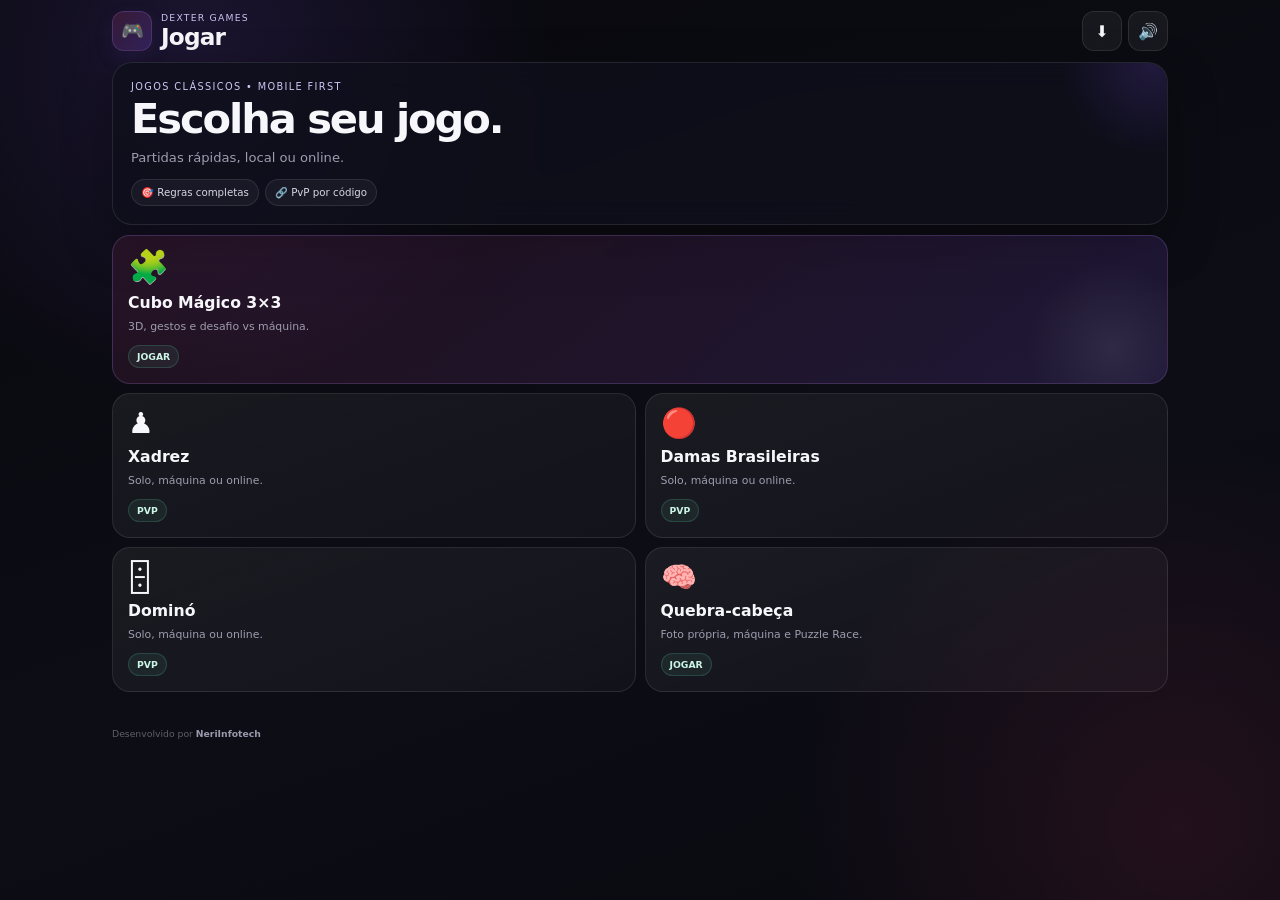
==== commit 41e93446: "Destaca modos contra máquina na home" ====
--- a/index.html
+++ b/index.html
@@ -1 +1 @@
-<!doctype html><html lang="pt-BR"><head><meta charset="utf-8"><meta name="viewport" content="width=device-width,initial-scale=1,viewport-fit=cover"><meta name="theme-color" content="#080810"><meta name="author" content="NeriInfotech"><meta name="description" content="Dexter Games — cubo mágico, xadrez, damas, dominó e quebra-cabeça para jogar local ou online."><link rel="manifest" href="/manifest.webmanifest"><link rel="stylesheet" href="/assets/base.css"><link rel="stylesheet" href="/assets/pro-ui.css"><title>Dexter Games</title></head><body><main class="shell"><header class="topbar"><div class="brand"><div class="brand-mark">🎮</div><div><small>Dexter Games</small><h1>Jogar</h1></div></div><div class="top-actions"><button class="icon-btn" id="installBtn" hidden aria-label="Instalar app">⬇️</button><button class="icon-btn" id="soundBtn" aria-label="Som">🔊</button></div></header><section class="panel hero"><div class="eyebrow">jogos clássicos • mobile first</div><h2>Escolha seu jogo.</h2><p>Partidas rápidas, local ou online.</p><div class="stats"><span class="pill">🎯 Regras completas</span><span class="pill">🔗 PvP por código</span></div></section><section class="games" aria-label="Jogos"><button class="game-card featured" data-href="/cube.html"><div><div class="icon">🧩</div><strong>Cubo Mágico 3×3</strong><small>3D, gestos e solver.</small></div><span class="tag">JOGAR</span></button><button class="game-card" data-href="/chess.html"><div><div class="icon">♟️</div><strong>Xadrez</strong><small>Local ou PvP.</small></div><span class="tag">PVP</span></button><button class="game-card" data-href="/checkers.html"><div><div class="icon">🔴</div><strong>Damas Brasileiras</strong><small>Regra brasileira.</small></div><span class="tag">PVP</span></button><button class="game-card" data-href="/domino.html"><div><div class="icon">🁫</div><strong>Dominó</strong><small>Dupla-seis 1×1.</small></div><span class="tag">PVP</span></button><button class="game-card" data-href="/puzzle.html"><div><div class="icon">🧠</div><strong>Quebra-cabeça</strong><small>Foto própria e Puzzle Race.</small></div><span class="tag">JOGAR</span></button></section></main><script src="/js/branding.js" defer></script><script type="module">import{wireSoundButton,sfx}from'/js/audio.js';wireSoundButton(document.getElementById('soundBtn'));document.querySelectorAll('[data-href]').forEach(b=>b.addEventListener('click',()=>{sfx.tap();setTimeout(()=>location.href=b.dataset.href,45)}));let deferred;const install=document.getElementById('installBtn');window.addEventListener('beforeinstallprompt',e=>{e.preventDefault();deferred=e;install.hidden=false});install.addEventListener('click',async()=>{if(!deferred)return;deferred.prompt();await deferred.userChoice;deferred=null;install.hidden=true});if('serviceWorker'in navigator)navigator.serviceWorker.register('/sw.js').catch(()=>{});</script></body></html>
+<!doctype html><html lang="pt-BR"><head><meta charset="utf-8"><meta name="viewport" content="width=device-width,initial-scale=1,viewport-fit=cover"><meta name="theme-color" content="#080810"><meta name="author" content="NeriInfotech"><meta name="description" content="Dexter Games — cubo mágico, xadrez, damas, dominó e quebra-cabeça para jogar local ou online."><link rel="manifest" href="/manifest.webmanifest"><link rel="stylesheet" href="/assets/base.css"><link rel="stylesheet" href="/assets/pro-ui.css"><title>Dexter Games</title></head><body><main class="shell"><header class="topbar"><div class="brand"><div class="brand-mark">🎮</div><div><small>Dexter Games</small><h1>Jogar</h1></div></div><div class="top-actions"><button class="icon-btn" id="installBtn" hidden aria-label="Instalar app">⬇️</button><button class="icon-btn" id="soundBtn" aria-label="Som">🔊</button></div></header><section class="panel hero"><div class="eyebrow">jogos clássicos • mobile first</div><h2>Escolha seu jogo.</h2><p>Partidas rápidas, local ou online.</p><div class="stats"><span class="pill">🎯 Regras completas</span><span class="pill">🔗 PvP por código</span></div></section><section class="games" aria-label="Jogos"><button class="game-card featured" data-href="/cube.html"><div><div class="icon">🧩</div><strong>Cubo Mágico 3×3</strong><small>3D, gestos e desafio vs máquina.</small></div><span class="tag">JOGAR</span></button><button class="game-card" data-href="/chess.html"><div><div class="icon">♟️</div><strong>Xadrez</strong><small>Solo, máquina ou online.</small></div><span class="tag">PVP</span></button><button class="game-card" data-href="/checkers.html"><div><div class="icon">🔴</div><strong>Damas Brasileiras</strong><small>Solo, máquina ou online.</small></div><span class="tag">PVP</span></button><button class="game-card" data-href="/domino.html"><div><div class="icon">🁫</div><strong>Dominó</strong><small>Solo, máquina ou online.</small></div><span class="tag">PVP</span></button><button class="game-card" data-href="/puzzle.html"><div><div class="icon">🧠</div><strong>Quebra-cabeça</strong><small>Foto própria, máquina e Puzzle Race.</small></div><span class="tag">JOGAR</span></button></section></main><script src="/js/branding.js" defer></script><script type="module">import{wireSoundButton,sfx}from'/js/audio.js';wireSoundButton(document.getElementById('soundBtn'));document.querySelectorAll('[data-href]').forEach(b=>b.addEventListener('click',()=>{sfx.tap();setTimeout(()=>location.href=b.dataset.href,45)}));let deferred;const install=document.getElementById('installBtn');window.addEventListener('beforeinstallprompt',e=>{e.preventDefault();deferred=e;install.hidden=false});install.addEventListener('click',async()=>{if(!deferred)return;deferred.prompt();await deferred.userChoice;deferred=null;install.hidden=true});if('serviceWorker'in navigator)navigator.serviceWorker.register('/sw.js').catch(()=>{});</script></body></html>
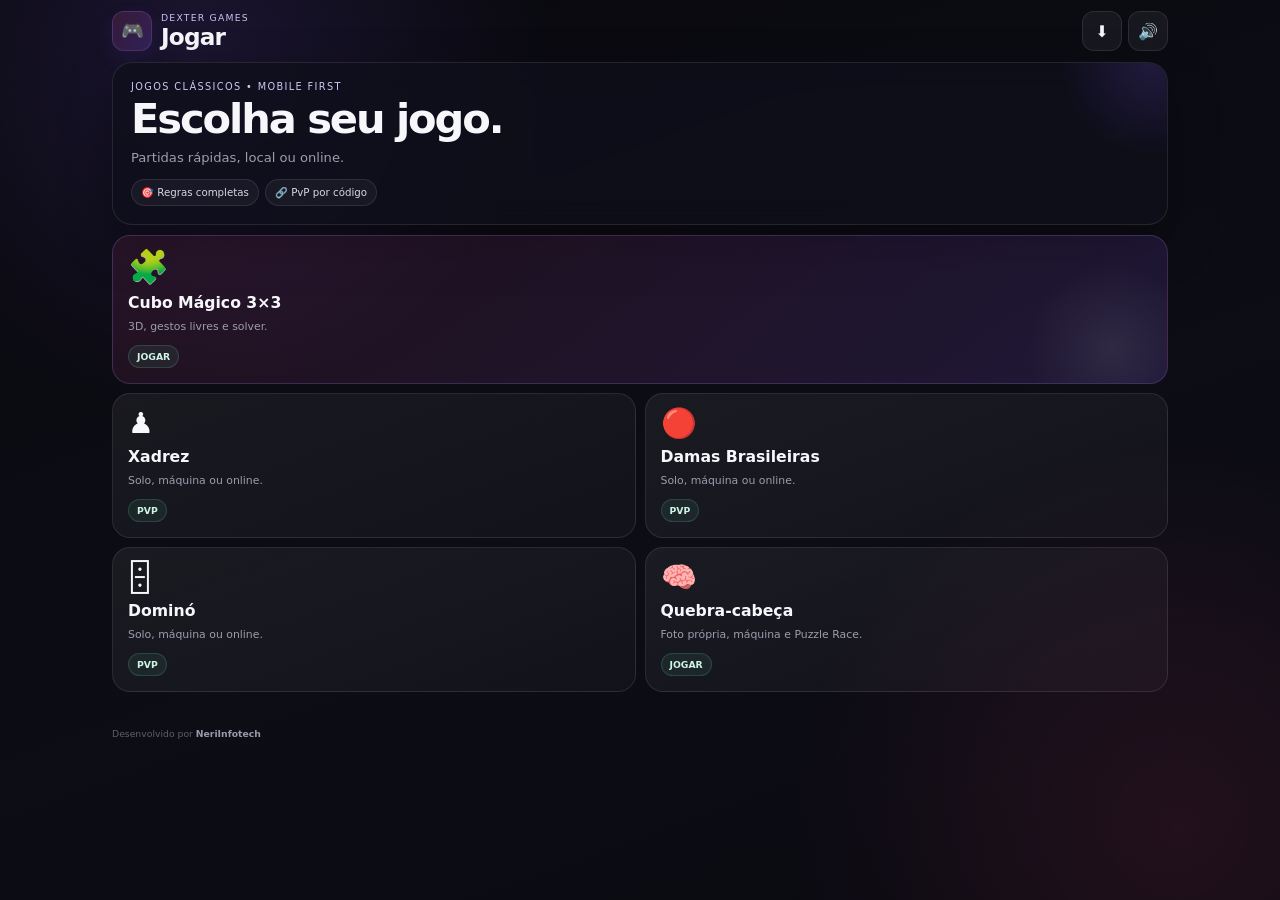
==== commit 36b8c9f6: "Atualiza descrição do cubo simplificado" ====
--- a/index.html
+++ b/index.html
@@ -1 +1 @@
-<!doctype html><html lang="pt-BR"><head><meta charset="utf-8"><meta name="viewport" content="width=device-width,initial-scale=1,viewport-fit=cover"><meta name="theme-color" content="#080810"><meta name="author" content="NeriInfotech"><meta name="description" content="Dexter Games — cubo mágico, xadrez, damas, dominó e quebra-cabeça para jogar local ou online."><link rel="manifest" href="/manifest.webmanifest"><link rel="stylesheet" href="/assets/base.css"><link rel="stylesheet" href="/assets/pro-ui.css"><title>Dexter Games</title></head><body><main class="shell"><header class="topbar"><div class="brand"><div class="brand-mark">🎮</div><div><small>Dexter Games</small><h1>Jogar</h1></div></div><div class="top-actions"><button class="icon-btn" id="installBtn" hidden aria-label="Instalar app">⬇️</button><button class="icon-btn" id="soundBtn" aria-label="Som">🔊</button></div></header><section class="panel hero"><div class="eyebrow">jogos clássicos • mobile first</div><h2>Escolha seu jogo.</h2><p>Partidas rápidas, local ou online.</p><div class="stats"><span class="pill">🎯 Regras completas</span><span class="pill">🔗 PvP por código</span></div></section><section class="games" aria-label="Jogos"><button class="game-card featured" data-href="/cube.html"><div><div class="icon">🧩</div><strong>Cubo Mágico 3×3</strong><small>3D, gestos e desafio vs máquina.</small></div><span class="tag">JOGAR</span></button><button class="game-card" data-href="/chess.html"><div><div class="icon">♟️</div><strong>Xadrez</strong><small>Solo, máquina ou online.</small></div><span class="tag">PVP</span></button><button class="game-card" data-href="/checkers.html"><div><div class="icon">🔴</div><strong>Damas Brasileiras</strong><small>Solo, máquina ou online.</small></div><span class="tag">PVP</span></button><button class="game-card" data-href="/domino.html"><div><div class="icon">🁫</div><strong>Dominó</strong><small>Solo, máquina ou online.</small></div><span class="tag">PVP</span></button><button class="game-card" data-href="/puzzle.html"><div><div class="icon">🧠</div><strong>Quebra-cabeça</strong><small>Foto própria, máquina e Puzzle Race.</small></div><span class="tag">JOGAR</span></button></section></main><script src="/js/branding.js" defer></script><script type="module">import{wireSoundButton,sfx}from'/js/audio.js';wireSoundButton(document.getElementById('soundBtn'));document.querySelectorAll('[data-href]').forEach(b=>b.addEventListener('click',()=>{sfx.tap();setTimeout(()=>location.href=b.dataset.href,45)}));let deferred;const install=document.getElementById('installBtn');window.addEventListener('beforeinstallprompt',e=>{e.preventDefault();deferred=e;install.hidden=false});install.addEventListener('click',async()=>{if(!deferred)return;deferred.prompt();await deferred.userChoice;deferred=null;install.hidden=true});if('serviceWorker'in navigator)navigator.serviceWorker.register('/sw.js').catch(()=>{});</script></body></html>
+<!doctype html><html lang="pt-BR"><head><meta charset="utf-8"><meta name="viewport" content="width=device-width,initial-scale=1,viewport-fit=cover"><meta name="theme-color" content="#080810"><meta name="author" content="NeriInfotech"><meta name="description" content="Dexter Games — cubo mágico, xadrez, damas, dominó e quebra-cabeça para jogar local ou online."><link rel="manifest" href="/manifest.webmanifest"><link rel="stylesheet" href="/assets/base.css"><link rel="stylesheet" href="/assets/pro-ui.css"><title>Dexter Games</title></head><body><main class="shell"><header class="topbar"><div class="brand"><div class="brand-mark">🎮</div><div><small>Dexter Games</small><h1>Jogar</h1></div></div><div class="top-actions"><button class="icon-btn" id="installBtn" hidden aria-label="Instalar app">⬇️</button><button class="icon-btn" id="soundBtn" aria-label="Som">🔊</button></div></header><section class="panel hero"><div class="eyebrow">jogos clássicos • mobile first</div><h2>Escolha seu jogo.</h2><p>Partidas rápidas, local ou online.</p><div class="stats"><span class="pill">🎯 Regras completas</span><span class="pill">🔗 PvP por código</span></div></section><section class="games" aria-label="Jogos"><button class="game-card featured" data-href="/cube.html"><div><div class="icon">🧩</div><strong>Cubo Mágico 3×3</strong><small>3D, gestos livres e solver.</small></div><span class="tag">JOGAR</span></button><button class="game-card" data-href="/chess.html"><div><div class="icon">♟️</div><strong>Xadrez</strong><small>Solo, máquina ou online.</small></div><span class="tag">PVP</span></button><button class="game-card" data-href="/checkers.html"><div><div class="icon">🔴</div><strong>Damas Brasileiras</strong><small>Solo, máquina ou online.</small></div><span class="tag">PVP</span></button><button class="game-card" data-href="/domino.html"><div><div class="icon">🁫</div><strong>Dominó</strong><small>Solo, máquina ou online.</small></div><span class="tag">PVP</span></button><button class="game-card" data-href="/puzzle.html"><div><div class="icon">🧠</div><strong>Quebra-cabeça</strong><small>Foto própria, máquina e Puzzle Race.</small></div><span class="tag">JOGAR</span></button></section></main><script src="/js/branding.js" defer></script><script type="module">import{wireSoundButton,sfx}from'/js/audio.js';wireSoundButton(document.getElementById('soundBtn'));document.querySelectorAll('[data-href]').forEach(b=>b.addEventListener('click',()=>{sfx.tap();setTimeout(()=>location.href=b.dataset.href,45)}));let deferred;const install=document.getElementById('installBtn');window.addEventListener('beforeinstallprompt',e=>{e.preventDefault();deferred=e;install.hidden=false});install.addEventListener('click',async()=>{if(!deferred)return;deferred.prompt();await deferred.userChoice;deferred=null;install.hidden=true});if('serviceWorker'in navigator)navigator.serviceWorker.register('/sw.js').catch(()=>{});</script></body></html>
